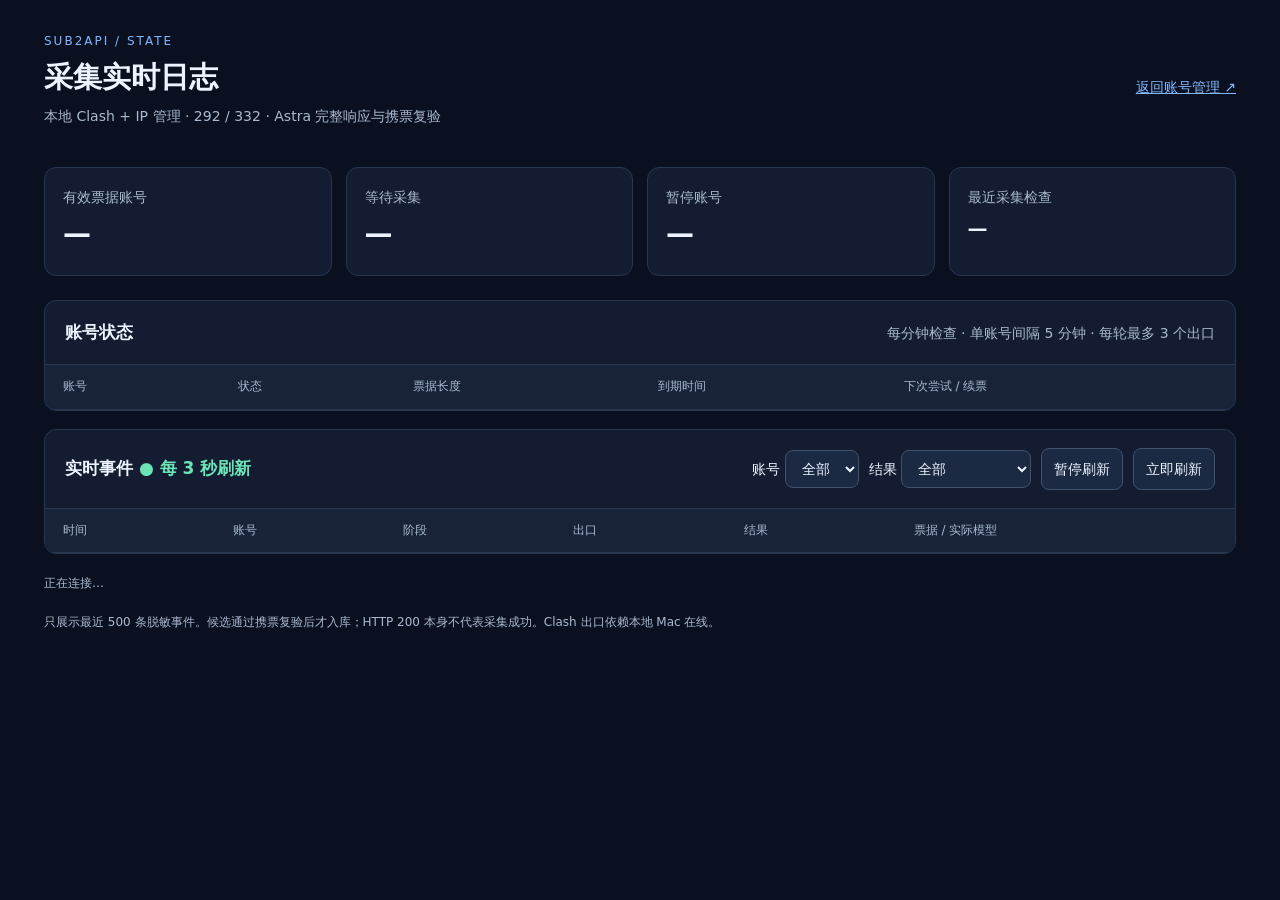
==== monitor/index.html @ 3e75e59c "Publish portable STATE 292/332 collector, plugin and admin monitor" ====
<!doctype html>
<html lang="zh-CN">
  <head>
    <meta charset="utf-8" />
    <meta name="viewport" content="width=device-width, initial-scale=1" />
    <title>STATE 采集日志 · Sub2API</title>
    <style>
      :root {
        color-scheme: dark;
        --bg: #0b1020;
        --card: #131c30;
        --line: #293650;
        --muted: #a9b9d0;
        --text: #eef4ff;
        --green: #6ce5b6;
        --blue: #80b9ff;
      }
      * {
        box-sizing: border-box;
      }
      body {
        margin: 0;
        background: var(--bg);
        color: var(--text);
        font:
          14px/1.6 system-ui,
          -apple-system,
          sans-serif;
      }
      main {
        max-width: 1240px;
        margin: auto;
        padding: 32px 24px;
      }
      header {
        display: flex;
        justify-content: space-between;
        align-items: center;
        gap: 16px;
      }
      h1 {
        font-size: 29px;
        margin: 3px 0;
      }
      h2 {
        font-size: 17px;
        margin: 0;
      }
      .eyebrow {
        color: var(--blue);
        letter-spacing: 2px;
        font-size: 12px;
      }
      p {
        color: var(--muted);
        margin: 4px 0 16px;
      }
      a {
        color: var(--blue);
      }
      header > a {
        white-space: nowrap;
      }
      button,
      select,
      input {
        background: #1b2943;
        border: 1px solid #40516d;
        border-radius: 8px;
        color: var(--text);
        padding: 9px 12px;
        font: inherit;
      }
      button {
        cursor: pointer;
      }
      button:hover {
        background: #293b59;
      }
      .metrics {
        display: grid;
        grid-template-columns: repeat(4, 1fr);
        gap: 14px;
        margin: 24px 0;
      }
      .metric,
      .panel {
        background: var(--card);
        border: 1px solid var(--line);
        border-radius: 12px;
      }
      .metric {
        padding: 18px;
      }
      .metric span {
        display: block;
        color: var(--muted);
      }
      .metric strong {
        display: block;
        font-size: 28px;
        margin-top: 4px;
      }
      .panel {
        margin-top: 18px;
        overflow: hidden;
      }
      .bar {
        display: flex;
        justify-content: space-between;
        gap: 12px;
        align-items: center;
        flex-wrap: wrap;
        padding: 18px 20px;
        border-bottom: 1px solid var(--line);
      }
      .controls {
        display: flex;
        gap: 10px;
        align-items: center;
        flex-wrap: wrap;
      }
      .scroll {
        overflow: auto;
        max-height: 560px;
      }
      table {
        border-collapse: collapse;
        width: 100%;
        text-align: left;
        white-space: nowrap;
      }
      th {
        color: var(--muted);
        font-size: 12px;
        font-weight: 500;
        background: #18233a;
        position: sticky;
        top: 0;
      }
      td,
      th {
        padding: 12px 18px;
        border-bottom: 1px solid var(--line);
      }
      tbody tr:last-child td {
        border: 0;
      }
      .badge {
        font-size: 12px;
        border-radius: 5px;
        padding: 4px 7px;
        background: #203449;
        color: var(--blue);
      }
      .good {
        color: var(--green);
        background: #143b35;
      }
      .warn {
        color: #ffd28a;
        background: #453521;
      }
      .bad {
        color: #ffafb7;
        background: #482a38;
      }
      .muted {
        color: var(--muted);
      }
      #notice {
        padding: 12px 16px;
        margin-top: 16px;
        border: 1px solid #40516d;
        border-radius: 8px;
      }
      #notice:empty {
        display: none;
      }
      .live {
        color: var(--green);
      }
      .footer {
        margin-top: 20px;
        font-size: 12px;
        color: var(--muted);
      }
      .empty {
        padding: 30px;
        text-align: center;
        color: var(--muted);
      }
      @media (max-width: 700px) {
        main {
          padding: 20px 12px;
        }
        .metrics {
          grid-template-columns: repeat(2, 1fr);
        }
        header {
          align-items: flex-start;
        }
        h1 {
          font-size: 23px;
        }
        .bar {
          padding: 14px;
        }
        td,
        th {
          padding: 10px 12px;
        }
      }
    </style>
    <script src="/fn-state/app.js" defer></script>
  </head>
  <body>
    <main>
      <header>
        <div>
          <div class="eyebrow">SUB2API / STATE</div>
          <h1>采集实时日志</h1>
          <p>本地 Clash + IP 管理 · 292 / 332 · Astra 完整响应与携票复验</p>
        </div>
        <a href="/admin/accounts">返回账号管理 ↗</a>
      </header>
      <div id="notice" role="status"></div>
      <section class="metrics" aria-label="采集概要">
        <div class="metric">
          <span>有效票据账号</span><strong id="ready">—</strong>
        </div>
        <div class="metric">
          <span>等待采集</span><strong id="missing">—</strong>
        </div>
        <div class="metric">
          <span>暂停账号</span><strong id="paused">—</strong>
        </div>
        <div class="metric">
          <span>最近采集检查</span
          ><strong id="checked" style="font-size: 20px">—</strong>
        </div>
      </section>
      <section class="panel">
        <div class="bar">
          <h2>账号状态</h2>
          <span class="muted" id="policy"
            >每分钟检查 · 单账号间隔 5 分钟 · 每轮最多 3 个出口</span
          >
        </div>
        <div
          class="scroll"
          tabindex="0"
          role="region"
          aria-label="可滚动数据表"
        >
          <table>
            <thead>
              <tr>
                <th>账号</th>
                <th>状态</th>
                <th>票据长度</th>
                <th>到期时间</th>
                <th>下次尝试 / 续票</th>
              </tr>
            </thead>
            <tbody id="accounts"></tbody>
          </table>
        </div>
      </section>
      <section class="panel">
        <div class="bar">
          <h2>实时事件 <span id="live" class="live">● 每 3 秒刷新</span></h2>
          <div class="controls">
            <label
              >账号
              <select id="account-filter">
                <option value="">全部</option>
              </select></label
            ><label
              >结果
              <select id="result-filter">
                <option value="">全部</option>
                <option value="success">成功</option>
                <option value="failure">失败 / 未达标</option>
              </select></label
            ><button id="toggle">暂停刷新</button
            ><button id="refresh">立即刷新</button>
          </div>
        </div>
        <div
          class="scroll"
          tabindex="0"
          role="region"
          aria-label="可滚动数据表"
        >
          <table>
            <thead>
              <tr>
                <th>时间</th>
                <th>账号</th>
                <th>阶段</th>
                <th>出口</th>
                <th>结果</th>
                <th>票据 / 实际模型</th>
              </tr>
            </thead>
            <tbody id="events"></tbody>
          </table>
        </div>
      </section>
      <p class="footer" id="updated">正在连接…</p>
      <p class="footer">
        只展示最近 500 条脱敏事件。候选通过携票复验后才入库；HTTP 200
        本身不代表采集成功。Clash 出口依赖本地 Mac 在线。
      </p>
    </main>
  </body>
</html>
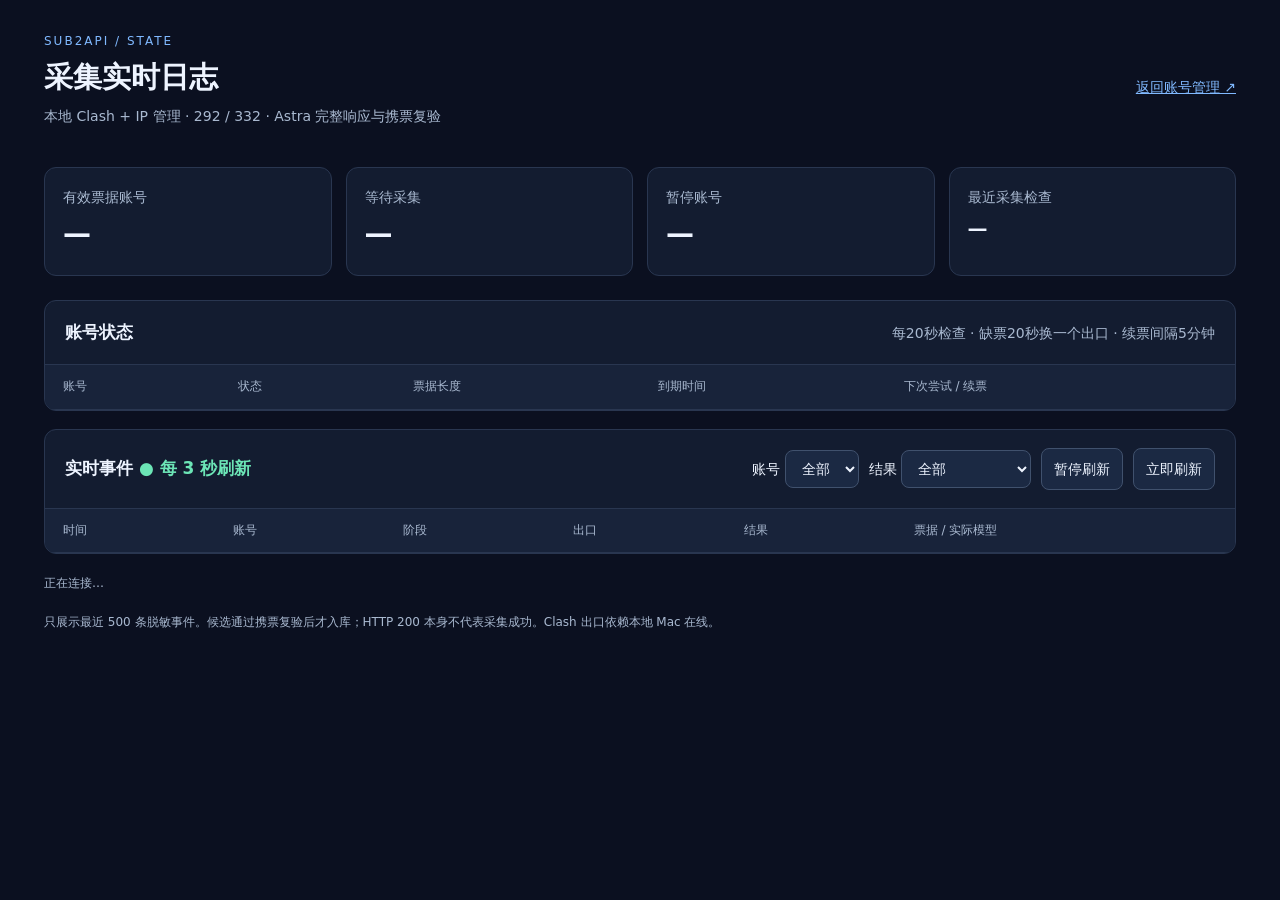
==== commit e846350a: "Check missing tickets every 20 seconds and rotate one route per cycle" ====
--- a/monitor/index.html
+++ b/monitor/index.html
@@ -244,7 +244,7 @@
         <div class="bar">
           <h2>账号状态</h2>
           <span class="muted" id="policy"
-            >每分钟检查 · 单账号间隔 5 分钟 · 每轮最多 3 个出口</span
+            >每20秒检查 · 缺票20秒换一个出口 · 续票间隔5分钟</span
           >
         </div>
         <div
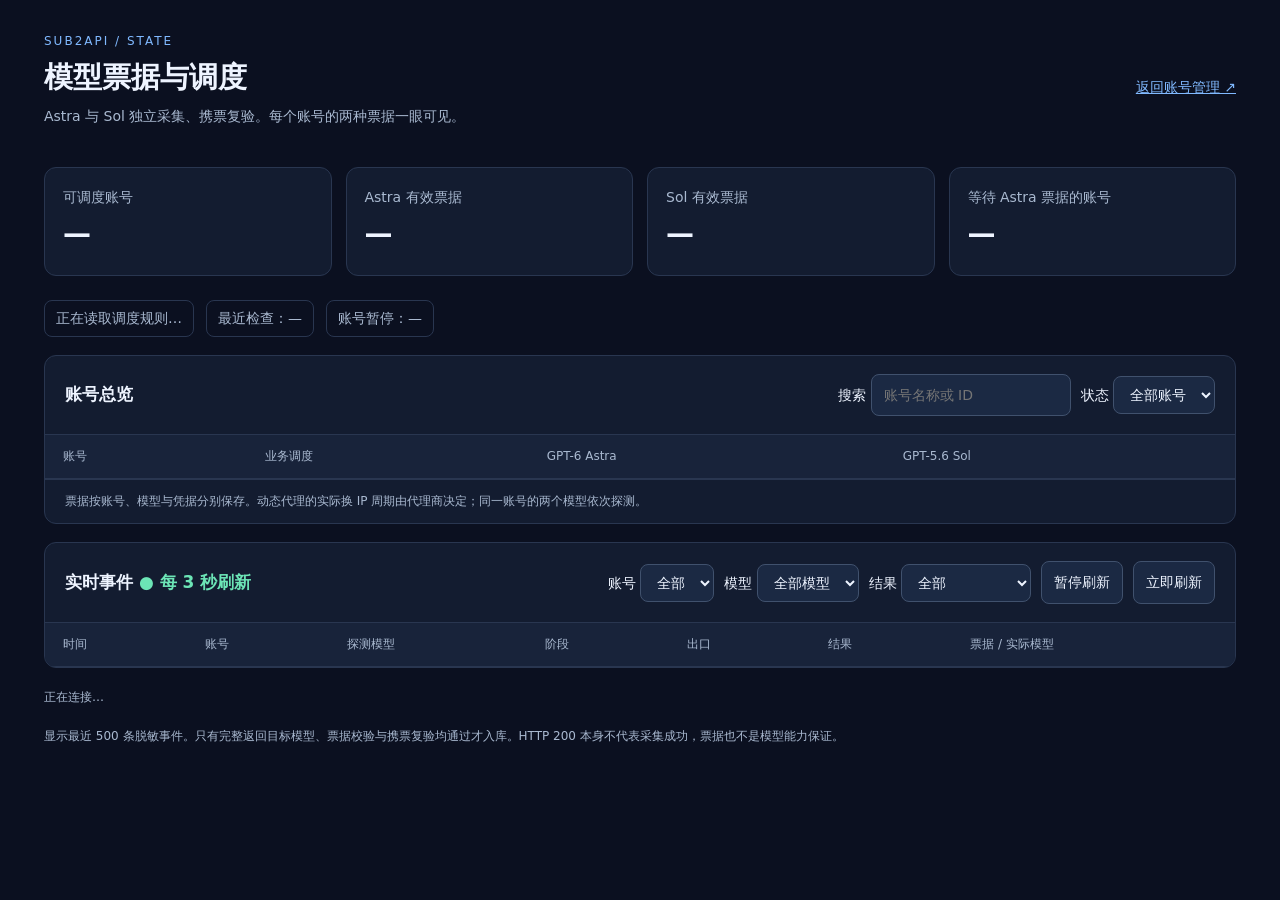
==== commit 985df20a: "feat: adapt state reuse to v1 host with automated Astra and Sol collection" ====
--- a/monitor/index.html
+++ b/monitor/index.html
@@ -190,6 +190,19 @@
         text-align: center;
         color: var(--muted);
       }
+      .sub { display:block; color:var(--muted); font-size:12px; margin-top:6px; white-space:normal; overflow-wrap:anywhere; }
+      .model-cell { min-width:260px; max-width:390px; }
+      .model-title { color:var(--blue); font-size:11px; letter-spacing:1px; }
+      .summary { display:flex; gap:12px; flex-wrap:wrap; margin:0 0 18px; }
+      .summary span { padding:6px 11px; border:1px solid var(--line); border-radius:8px; color:var(--muted); }
+      .meter { height:4px; border-radius:4px; background:#27344c; margin-top:10px; overflow:hidden; }
+      .meter i { display:block; height:100%; background:var(--green); }
+      .attention { color:#ffd28a; }
+      .count { color:var(--muted); font-size:12px; font-weight:400; }
+      button:focus-visible, select:focus-visible, a:focus-visible, input:focus-visible { outline:2px solid var(--blue); outline-offset:3px; }
+      .wide { min-width:840px; }
+      .metric strong small { font-size:14px; font-weight:400; color:var(--muted); }
+      .table-note { padding:12px 20px; margin:0; font-size:12px; border-top:1px solid var(--line); }
       @media (max-width: 700px) {
         main {
           padding: 20px 12px;
@@ -219,33 +232,34 @@
       <header>
         <div>
           <div class="eyebrow">SUB2API / STATE</div>
-          <h1>采集实时日志</h1>
-          <p>本地 Clash + IP 管理 · 292 / 332 · Astra 完整响应与携票复验</p>
+          <h1>模型票据与调度</h1>
+          <p>Astra 与 Sol 独立采集、携票复验。每个账号的两种票据一眼可见。</p>
         </div>
         <a href="/admin/accounts">返回账号管理 ↗</a>
       </header>
-      <div id="notice" role="status"></div>
+      <div id="notice" role="status" aria-live="polite"></div>
       <section class="metrics" aria-label="采集概要">
         <div class="metric">
-          <span>有效票据账号</span><strong id="ready">—</strong>
+          <span>可调度账号</span><strong id="ready">—</strong>
         </div>
         <div class="metric">
-          <span>等待采集</span><strong id="missing">—</strong>
+          <span>Astra 有效票据</span><strong id="astra-ready">—</strong>
         </div>
         <div class="metric">
-          <span>暂停账号</span><strong id="paused">—</strong>
+          <span>Sol 有效票据</span><strong id="sol-ready">—</strong>
         </div>
         <div class="metric">
-          <span>最近采集检查</span
-          ><strong id="checked" style="font-size: 20px">—</strong>
+          <span>等待 Astra 票据的账号</span><strong id="missing">—</strong>
         </div>
       </section>
+      <div class="summary"><span id="policy">正在读取调度规则…</span><span id="checked">最近检查：—</span><span id="paused">账号暂停：—</span></div>
       <section class="panel">
         <div class="bar">
-          <h2>账号状态</h2>
-          <span class="muted" id="policy"
-            >每20秒检查 · 缺票20秒换一个出口 · 续票间隔5分钟</span
-          >
+          <h2>账号总览 <span id="account-count" class="count"></span></h2>
+          <div class="controls">
+            <label>搜索 <input id="account-search" type="search" placeholder="账号名称或 ID" aria-label="搜索账号名称或 ID" /></label>
+            <label>状态 <select id="state-filter"><option value="">全部账号</option><option value="ready">可调度</option><option value="waiting">等待票据</option><option value="paused">账号暂停</option></select></label>
+          </div>
         </div>
         <div
           class="scroll"
@@ -253,19 +267,19 @@
           role="region"
           aria-label="可滚动数据表"
         >
-          <table>
+          <table class="wide">
             <thead>
               <tr>
-                <th>账号</th>
-                <th>状态</th>
-                <th>票据长度</th>
-                <th>到期时间</th>
-                <th>下次尝试 / 续票</th>
+                <th scope="col">账号</th>
+                <th scope="col">业务调度</th>
+                <th scope="col">GPT-6 Astra</th>
+                <th scope="col">GPT-5.6 Sol</th>
               </tr>
             </thead>
             <tbody id="accounts"></tbody>
           </table>
         </div>
+        <p class="table-note muted">票据按账号、模型与凭据分别保存。动态代理的实际换 IP 周期由代理商决定；同一账号的两个模型依次探测。</p>
       </section>
       <section class="panel">
         <div class="bar">
@@ -277,6 +291,9 @@
                 <option value="">全部</option>
               </select></label
             ><label
+              >模型
+              <select id="model-filter"><option value="">全部模型</option><option value="gpt-6-astra">Astra</option><option value="gpt-5.6-sol">Sol</option></select></label
+            ><label
               >结果
               <select id="result-filter">
                 <option value="">全部</option>
@@ -298,6 +315,7 @@
               <tr>
                 <th>时间</th>
                 <th>账号</th>
+                <th>探测模型</th>
                 <th>阶段</th>
                 <th>出口</th>
                 <th>结果</th>
@@ -310,8 +328,7 @@
       </section>
       <p class="footer" id="updated">正在连接…</p>
       <p class="footer">
-        只展示最近 500 条脱敏事件。候选通过携票复验后才入库；HTTP 200
-        本身不代表采集成功。Clash 出口依赖本地 Mac 在线。
+        显示最近 500 条脱敏事件。只有完整返回目标模型、票据校验与携票复验均通过才入库。HTTP 200 本身不代表采集成功，票据也不是模型能力保证。
       </p>
     </main>
   </body>
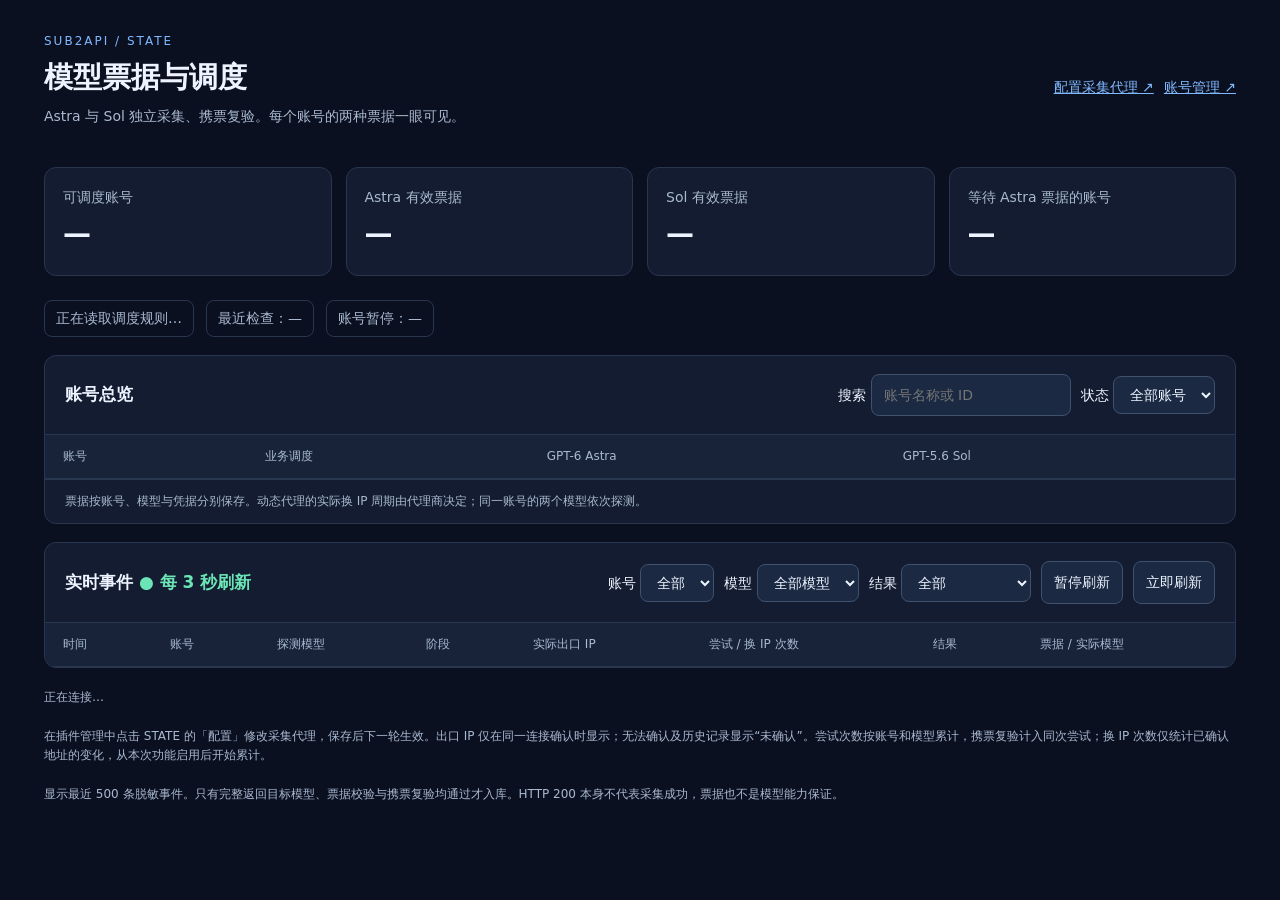
==== commit 1950ddf6: "feat: configure harvest proxies in UI and track verified egress rotation" ====
--- a/monitor/index.html
+++ b/monitor/index.html
@@ -235,7 +235,7 @@
           <h1>模型票据与调度</h1>
           <p>Astra 与 Sol 独立采集、携票复验。每个账号的两种票据一眼可见。</p>
         </div>
-        <a href="/admin/accounts">返回账号管理 ↗</a>
+        <div class="controls"><a href="/admin/plugins">配置采集代理 ↗</a><a href="/admin/accounts">账号管理 ↗</a></div>
       </header>
       <div id="notice" role="status" aria-live="polite"></div>
       <section class="metrics" aria-label="采集概要">
@@ -317,7 +317,8 @@
                 <th>账号</th>
                 <th>探测模型</th>
                 <th>阶段</th>
-                <th>出口</th>
+                <th>实际出口 IP</th>
+                <th>尝试 / 换 IP 次数</th>
                 <th>结果</th>
                 <th>票据 / 实际模型</th>
               </tr>
@@ -328,6 +329,9 @@
       </section>
       <p class="footer" id="updated">正在连接…</p>
       <p class="footer">
+        在插件管理中点击 STATE 的「配置」修改采集代理，保存后下一轮生效。出口 IP 仅在同一连接确认时显示；无法确认及历史记录显示“未确认”。尝试次数按账号和模型累计，携票复验计入同次尝试；换 IP 次数仅统计已确认地址的变化，从本次功能启用后开始累计。
+      </p>
+      <p class="footer">
         显示最近 500 条脱敏事件。只有完整返回目标模型、票据校验与携票复验均通过才入库。HTTP 200 本身不代表采集成功，票据也不是模型能力保证。
       </p>
     </main>
